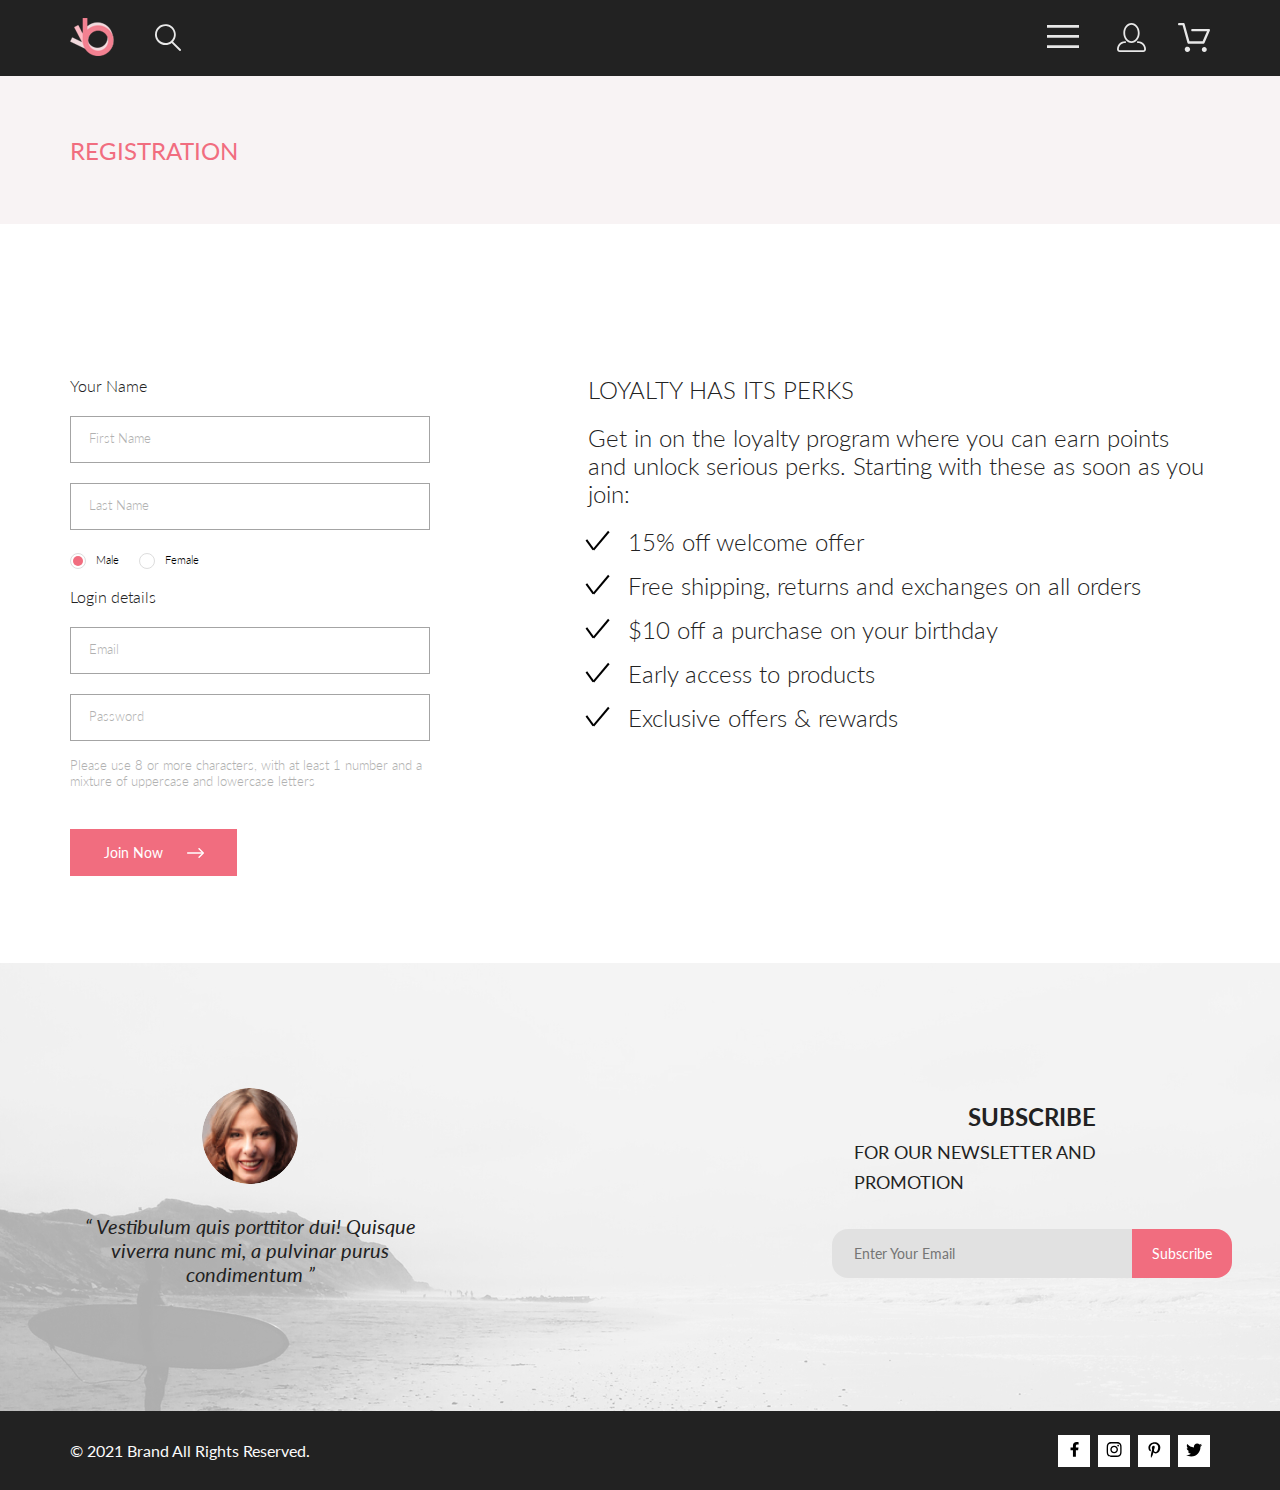
==== pages/registration.html @ e5eea3d8 "add registration page" ====
<!doctype html>
<html lang="ru">
<head>
    <meta charset="UTF-8">
    <meta name="viewport"
          content="width=device-width, user-scalable=no, initial-scale=1.0, maximum-scale=1.0, minimum-scale=1.0">
    <meta http-equiv="X-UA-Compatible" content="ie=edge">
    <link rel="stylesheet" href="./../styles/index.css">
    <link rel="preconnect" href="https://fonts.googleapis.com">
    <link rel="preconnect" href="https://fonts.gstatic.com" crossorigin>
    <link href="https://fonts.googleapis.com/css2?family=Lato:ital,wght@0,300;0,400;0,700;1,400&display=swap"
          rel="stylesheet">
    <title>Registration | E-SHOP</title>
    <base href="../">
</head>

<body>

<script src="shared/html-js/header.js" type="text/javascript"></script>


<main class="registration">
    <section class="registration__header">
        <div class="registration__header__wrapper container">
            <h1 class="registration__header__wrapper__text">
                registration
            </h1>
        </div>
    </section>
    <section class="registration__data">
        <div class="registration__data__wrapper container">
            <form class="registration__form">
                <label class="registration__form__label">
                    Your Name
                </label>
                <label class="w-100">
                    <input
                            class="registration__form__input w-100"
                            type="text"
                            placeholder="First Name">
                    <span class="visually-hidden">first name</span>
                </label>
                <label class="w-100">
                    <input
                            class="registration__form__input w-100"
                            type="text"
                            placeholder="Last Name"
                    >
                    <span class="visually-hidden">last name</span>
                </label>

                <div class="registration__form__radio-wrapper">
                    <p class="registration__form__radio">
                        <input class="radio-button" type="radio" id="test1" name="radio-group" checked>
                        <label for="test1">Male</label>
                    </p>
                    <p class="registration__form__radio">
                        <input class="radio-button" type="radio" id="test2" name="radio-group">
                        <label for="test2">Female</label>
                    </p>
                </div>

                <label class="registration__form__label">
                    Login details
                </label>
                <label class="w-100">
                    <input
                            class="registration__form__input w-100"
                            type="text"
                            placeholder="Email">
                    <span class="visually-hidden">email</span>
                </label>
                <label class="w-100">
                    <input
                            class="registration__form__input w-100"
                            type="password"
                            placeholder="Password"
                    >
                    <span class="visually-hidden">password</span>
                </label>

                <p class="registration__form__tip">
                    Please use 8 or more characters, with at least 1 number and a mixture of uppercase and lowercase letters
                </p>

                <button class="sale-button sale-button--invert registration__form__button"
                        type="button">
                    join now

                    <svg class="sale-button__icon" width="17" height="10" viewBox="0 0 17 10"  xmlns="http://www.w3.org/2000/svg">
                        <path fill-rule="evenodd" clip-rule="evenodd" d="M11.54 0.208095C11.6058 0.142131 11.684 0.0897967 11.77 0.0540883C11.8561 0.01838 11.9483 0 12.0415 0C12.1347 0 12.2269 0.01838 12.313 0.0540883C12.399 0.0897967 12.4772 0.142131 12.543 0.208095L16.7929 4.458C16.8589 4.5238 16.9112 4.60196 16.9469 4.68802C16.9826 4.77407 17.001 4.86632 17.001 4.95949C17.001 5.05266 16.9826 5.14491 16.9469 5.23097C16.9112 5.31702 16.8589 5.39518 16.7929 5.46098L12.543 9.71089C12.41 9.84389 12.2296 9.91861 12.0415 9.91861C11.8534 9.91861 11.673 9.84389 11.54 9.71089C11.407 9.57788 11.3323 9.39749 11.3323 9.2094C11.3323 9.0213 11.407 8.84091 11.54 8.70791L15.2898 4.95949L11.54 1.21107C11.474 1.14528 11.4217 1.06711 11.386 0.981059C11.3503 0.895005 11.3319 0.802752 11.3319 0.709584C11.3319 0.616415 11.3503 0.524162 11.386 0.438109C11.4217 0.352055 11.474 0.273891 11.54 0.208095Z" />
                        <path fill-rule="evenodd" clip-rule="evenodd" d="M0 4.95948C0 4.77162 0.0746263 4.59146 0.207462 4.45862C0.340297 4.32579 0.52046 4.25116 0.708318 4.25116H15.583C15.7708 4.25116 15.951 4.32579 16.0838 4.45862C16.2167 4.59146 16.2913 4.77162 16.2913 4.95948C16.2913 5.14734 16.2167 5.3275 16.0838 5.46033C15.951 5.59317 15.7708 5.6678 15.583 5.6678H0.708318C0.52046 5.6678 0.340297 5.59317 0.207462 5.46033C0.0746263 5.3275 0 5.14734 0 4.95948Z"/>
                    </svg>
                </button>
            </form>

            <div class="benefits">
                <div class="benefits__wrapper">
                    <h2 class="benefits__title">loyalty has its perks</h2>
                    <p class="benefits__text">
                        Get in on the loyalty program where you can earn points and unlock serious perks. Starting with these as soon as you join:
                    </p>
                    <ul class="benefits__list">
                        <li class="benefits__list__item">
                            15% off welcome offer
                        </li>
                        <li class="benefits__list__item">
                            Free shipping, returns and exchanges on all orders
                        </li>
                        <li class="benefits__list__item">
                            $10 off a purchase on your birthday
                        </li>
                        <li class="benefits__list__item">
                            Early access to products
                        </li>
                        <li class="benefits__list__item">
                            Exclusive offers & rewards
                        </li>
                    </ul>
                </div>
            </div>

        </div>
    </section>
</main>


<script src="shared/html-js/footer.js" type="text/javascript"></script>

</body>

<script src="scripts/header-menu.js" type="text/javascript"></script>

</html>
---- styles/index.css ----
:root {
  --banner-height: 764px;
}
/* http://meyerweb.com/eric/tools/css/reset/
   v2.0 | 20110126
   License: none (public domain)
*/
html,
body,
div,
span,
applet,
object,
iframe,
h1,
h2,
h3,
h4,
h5,
h6,
p,
blockquote,
pre,
a,
abbr,
acronym,
address,
big,
cite,
code,
del,
dfn,
em,
img,
ins,
kbd,
q,
s,
samp,
small,
strike,
strong,
sub,
sup,
tt,
var,
b,
u,
i,
center,
dl,
dt,
dd,
ol,
ul,
li,
fieldset,
form,
label,
legend,
table,
caption,
tbody,
tfoot,
thead,
tr,
th,
td,
article,
aside,
canvas,
details,
embed,
figure,
figcaption,
footer,
header,
hgroup,
menu,
nav,
output,
ruby,
section,
summary,
time,
mark,
audio,
video {
  margin: 0;
  padding: 0;
  border: 0;
  font-size: 100%;
  vertical-align: baseline;
}
/* HTML5 display-role reset for older browsers */
article,
aside,
details,
figcaption,
figure,
footer,
header,
hgroup,
menu,
nav,
section {
  display: block;
}
body {
  line-height: 1;
}
ol,
ul {
  list-style: none;
}
blockquote,
q {
  quotes: none;
}
blockquote:before,
blockquote:after,
table {
  border-collapse: collapse;
  border-spacing: 0;
}
:root {
  --black-bkg: #222;
  --pink-color: #F16D7F;
  --pink-color--hover: #E05C6E;
  --card-color: #fff;
  --card-soft-color: #F8F8F8;
  --card-mild-color: #FBFBFB;
  --black-color: #000;
  --black-light-color: #5D5D5D;
  --body-color: #E1E1E1;
  --banner-color: #F1E4E6;
  --gray-color: #f2f2f2;
  --sub-menu-color: #6F6E6E;
  --menu-icon: #E8E8E8;
  --reg-header-color: #F8F3F4;
  --input-placeholder-color: #B1B1B1;
  --input-border-color: #A4A4A4;
}
* {
  font-family: 'Lato', sans-serif;
  font-size: 14px;
  line-height: 17px;
  color: var(--black-bkg);
}
h1 {
  font-size: 32px;
  font-weight: 700;
  line-height: 38px;
}
.container {
  width: 1140px;
  margin: 0 auto;
}
:root {
  --header-height: 76px;
  --nav-vertical-padding: 36px;
}
.header {
  background-color: var(--black-bkg);
  height: var(--header-height);
  display: flex;
  align-items: center;
  position: relative;
}
.header__wrapper {
  display: flex;
  align-items: center;
  justify-content: space-between;
}
.header__search {
  display: flex;
  align-items: center;
}
.header__menu {
  display: flex;
  align-items: center;
}
.header__menu-list {
  display: flex;
  align-items: center;
}
.header__menu-list__item:not(:first-child) {
  margin-left: 32px;
}
.header__search-icon {
  margin-left: 40px;
}
.header__burger {
  background-color: transparent;
  border: none;
  cursor: pointer;
}
.header__link {
  fill: var(--menu-icon);
}
.header__link:hover {
  fill: var(--card-color);
}
.header__nav {
  display: none;
  position: absolute;
  z-index: 1;
  right: 0;
  top: var(--header-height);
  height: var(--banner-height);
  width: 232px;
  background-color: var(--card-color);
  box-sizing: border-box;
  padding: var(--nav-vertical-padding) 34px;
  box-shadow: 6px 4px 35px rgba(0, 0, 0, 0.21);
}
.header__nav__wrapper {
  position: relative;
}
.header__nav__close {
  position: absolute;
  top: -8px;
  right: -8px;
  border: none;
  background-color: transparent;
  padding: 0;
  cursor: pointer;
}
.header__nav__close__icon {
  fill: var(--sub-menu-color);
}
.header__nav__close__icon:hover {
  fill: var(--pink-color);
}
.header__nav__title {
  text-transform: uppercase;
}
.header__nav-item {
  margin-top: 24px;
}
.header__nav-item__title {
  color: var(--pink-color);
  text-transform: uppercase;
}
.header__sub-list__item {
  margin-top: 12px;
  margin-left: 24px;
  color: var(--sub-menu-color);
}
.header__sub-list__item:hover {
  cursor: pointer;
  color: var(--pink-color);
}
.banner {
  display: flex;
  flex-direction: column;
  justify-content: center;
  align-items: center;
  background-color: var(--banner-color);
}
.banner__wrapper {
  display: flex;
  align-items: center;
  justify-content: space-between;
}
.banner__img-wrapper {
  display: flex;
  justify-content: flex-start;
  flex: 1;
}
.banner__img-wrapper__img {
  width: 382px;
  height: var(--banner-height);
}
.banner__title-wrapper {
  display: flex;
  justify-content: center;
  align-items: center;
  flex: 1;
  padding-left: 64px;
}
.banner__text {
  width: 386px;
  padding-left: 16px;
  display: flex;
  flex-direction: column;
  position: relative;
}
.banner__text__begin {
  font-size: 48px;
  font-weight: 900;
  line-height: 57px;
  text-transform: uppercase;
}
.banner__text__second {
  text-transform: uppercase;
  display: flex;
  align-items: center;
}
.banner__text__end {
  margin-left: 12px;
  color: var(--pink-color);
}
.banner__text:before {
  position: absolute;
  content: '';
  left: -12px;
  top: -2px;
  width: 12px;
  height: 92px;
  background-color: var(--pink-color);
}
.sales {
  padding: 65px 0 96px 0;
}
.sales__list {
  display: grid;
  grid-template-columns: 1fr 1fr 1fr;
  grid-gap: 30px;
}
.sales__item {
  height: 260px;
  display: flex;
  flex-direction: column;
  align-items: center;
  justify-content: center;
}
.sales__item--women {
  background-image: url("../img/category/women.jpg");
}
.sales__item--men {
  background-image: url("../img/category/man.jpg");
}
.sales__item--kids {
  background-image: url("../img/category/kid.jpg");
}
.sales__item--accessories {
  background-image: url("../img/category/accesories.jpg");
  height: 180px;
  grid-column: 1 / 4;
}
.sales__item__text {
  color: var(--card-color);
  font-size: 16px;
  line-height: 19px;
  text-transform: uppercase;
}
.sales__item__title {
  color: var(--pink-color);
  font-size: 24px;
  line-height: 29px;
  text-transform: uppercase;
}
.goods {
  display: flex;
  flex-direction: column;
  align-items: center;
}
.goods__title {
  font-size: 30px;
  line-height: 36px;
}
.goods__list {
  display: grid;
  grid-template-columns: 1fr 1fr 1fr;
  margin-top: 48px;
  gap: 30px;
}
.goods__img-wrapper {
  position: relative;
  transition: all 0.5s ease-in;
}
.goods__img-wrapper:hover .goods__img-wrapper__overlay {
  opacity: 1;
}
.goods__img-wrapper__overlay {
  position: absolute;
  top: 0;
  bottom: 0;
  left: 0;
  right: 0;
  height: 100%;
  width: 100%;
  opacity: 0;
  visibility: none;
  transition: 0.5s ease;
  background: rgba(58, 56, 56, 0.86);
}
.goods__img-wrapper__overlay__text {
  color: white;
  font-size: 20px;
  position: absolute;
  top: 50%;
  left: 50%;
  -webkit-transform: translate(-50%, -50%);
  -ms-transform: translate(-50%, -50%);
  transform: translate(-50%, -50%);
  text-align: center;
}
.goods__img-wrapper__overlay .button {
  background-color: transparent;
  padding: 10px 12px;
  text-decoration: none;
  border: 1px solid var(--card-color);
  color: var(--card-color);
  fill: var(--card-color);
  display: flex;
  align-items: center;
  justify-content: space-between;
  font-size: 14px;
  line-height: 17px;
  width: 138px;
  height: 43px;
  box-sizing: border-box;
}
.goods__item {
  background-color: var(--card-soft-color);
}
.goods__item-info {
  padding: 25px 16px 20px;
}
.goods__item-info__title {
  text-transform: uppercase;
  font-size: 13px;
  line-height: 16px;
  color: var(--black-color);
}
.goods__item-info__text {
  margin-top: 12px;
  font-weight: 300;
  color: var(--black-light-color);
}
.goods__item-info__price {
  margin-top: 18px;
  font-size: 16px;
  line-height: 19px;
  color: var(--pink-color);
}
.goods__browse-all {
  display: flex;
  justify-content: center;
  align-items: center;
  padding: 48px 0 96px;
}
.goods__browse-all__button {
  width: 196px;
}
.advantages {
  display: flex;
  flex-direction: column;
  align-items: center;
  justify-content: center;
  background-color: var(--black-bkg);
  height: 340px;
}
.advantages__list {
  display: flex;
  align-items: center;
  justify-content: space-between;
}
.advantages__item {
  display: flex;
  flex-direction: column;
  align-items: center;
  justify-content: center;
}
.advantages__item__title {
  margin-top: 28px;
  color: var(--card-mild-color);
  font-size: 20px;
  line-height: 24px;
}
.advantages__item__text {
  margin-top: 16px;
  color: var(--card-mild-color);
  text-align: center;
  font-weight: 300;
  font-size: 13.972px;
  line-height: 17px;
}
.subscribe {
  height: 448px;
  background-image: url("../../img/subscribe/subscribe.jpg");
  background-color: var(--gray-color);
  background-repeat: no-repeat;
  background-position: center;
  display: flex;
  justify-content: center;
  align-items: center;
}
.subscribe__wrapper {
  display: flex;
  align-items: center;
  justify-content: space-between;
}
.subscribe__quote {
  display: flex;
  flex-direction: column;
  align-items: center;
  justify-content: center;
}
.subscribe__quote__img {
  border-radius: 50%;
}
.subscribe__quote__block {
  margin-top: 30px;
  width: 360px;
  text-align: center;
  font-size: 20px;
  line-height: 24px;
  font-style: italic;
}
.subscribe__quote__block__text {
  quotes: "“" "”";
}
.subscribe__form {
  width: 356px;
  display: flex;
  flex-direction: column;
  align-items: center;
  justify-content: center;
}
.subscribe__form__title {
  font-size: 24px;
  line-height: 40px;
  text-transform: uppercase;
}
.subscribe__form__text {
  font-size: 18px;
  line-height: 30px;
  text-transform: uppercase;
}
.subscribe__input-block {
  display: flex;
  align-items: center;
  margin-top: 32px;
}
.subscribe__input-block__input {
  border: none;
  background-color: var(--body-color);
  width: 256px;
  height: 33px;
  padding: 8px 22px;
  border-radius: 16px 0 0 16px;
}
.subscribe__input-block__input::placeholder {
  text-transform: capitalize;
  font-size: 14px;
  line-height: 17px;
}
.subscribe__input-block__button {
  width: 100px;
  height: 49px;
  border: none;
  background-color: var(--pink-color);
  color: var(--card-color);
  border-radius: 0 16px 16px 0;
  cursor: pointer;
}
.subscribe__input-block__button:hover {
  background-color: var(--pink-color--hover);
}
.subscribe__input-block__button:active {
  outline: var(--pink-color--hover);
}
.social {
  height: 79px;
  display: flex;
  flex-direction: column;
  justify-content: center;
  align-items: center;
  background-color: var(--black-bkg);
}
.social__wrapper {
  display: flex;
  justify-content: space-between;
}
.social__copyright {
  color: var(--card-mild-color);
  font-size: 16px;
  line-height: 19px;
  display: flex;
  align-items: center;
}
.social__list {
  display: flex;
  align-items: center;
}
.social__item {
  width: 32px;
  height: 32px;
  background-color: var(--card-color);
  display: flex;
  align-items: center;
  justify-content: center;
  cursor: pointer;
  fill: var(--black-color);
}
.social__item:not(:first-child) {
  margin-left: 8px;
}
.social__item:hover {
  background-color: var(--pink-color);
  fill: var(--card-color);
}
:root {
  --reg-margin-top: 64px;
}
.registration__header {
  background-color: var(--reg-header-color);
  height: 148px;
  display: flex;
  flex-direction: column;
  justify-content: center;
}
.registration__header__wrapper__text {
  font-size: 24px;
  line-height: 29px;
  font-weight: 400;
  color: var(--pink-color);
  text-transform: uppercase;
}
.registration__data {
  margin-top: var(--reg-margin-top);
  height: 675px;
  display: flex;
  align-items: center;
}
.registration__data__wrapper {
  display: flex;
}
.registration__form {
  display: flex;
  flex-direction: column;
  width: 360px;
  font-weight: 300;
}
.registration__form__radio-wrapper {
  display: flex;
  align-items: center;
  margin-top: 20px;
}
.registration__form__label {
  font-size: 16px;
  line-height: 20px;
}
.registration__form__label:not(:first-child) {
  margin-top: 20px;
}
.registration__form__input {
  margin-top: 20px;
  box-sizing: border-box;
  padding: 12px 18px 16px;
  border: 1px solid var(--input-border-color);
  color: var(--pink-color);
}
.registration__form__input:focus {
  border: 1px solid var(--pink-color);
}
.registration__form__input:focus-visible {
  outline: 1px solid var(--pink-color);
}
.registration__form__input::placeholder {
  font-weight: 300;
  font-size: 13px;
  line-height: 16px;
  color: var(--input-placeholder-color);
}
.registration__form__radio:not(:first-child) {
  margin-left: 20px;
}
.registration__form__tip {
  margin-top: 16px;
  font-size: 13px;
  line-height: 16px;
  color: var(--input-placeholder-color);
}
.registration__form__button {
  width: 167px;
  margin-top: 40px;
}
.benefits {
  display: flex;
  flex-direction: column;
  align-items: flex-end;
  height: 100%;
  flex: 1;
  font-weight: 300;
}
.benefits__wrapper {
  width: 622px;
}
.benefits__title {
  text-transform: uppercase;
  font-weight: 300;
  font-size: 24px;
  line-height: 28px;
}
.benefits__text {
  margin-top: 20px;
  font-size: 24px;
  line-height: 28px;
}
.benefits__list {
  margin-top: 20px;
}
.benefits__list__item {
  position: relative;
  padding-left: 40px;
  font-size: 24px;
  line-height: 28px;
}
.benefits__list__item:not(:first-child) {
  margin-top: 16px;
}
.benefits__list__item:before {
  position: absolute;
  content: '';
  top: 11px;
  left: 0px;
  width: 1px;
  height: 12px;
  border-left: 2px solid var(--black-color);
  transform: rotate(144deg);
}
.benefits__list__item:after {
  position: absolute;
  content: '';
  top: 1px;
  left: 12px;
  width: 1px;
  height: 24px;
  border-left: 2px solid var(--black-color);
  transform: rotate(40deg);
}
.radio-button[type="radio"]:checked,
.radio-button[type="radio"]:not(:checked) {
  position: absolute;
  left: -9999px;
}
.radio-button[type="radio"]:checked + label,
.radio-button[type="radio"]:not(:checked) + label {
  position: relative;
  padding-left: 26px;
  cursor: pointer;
  display: inline-block;
  color: var(--black-color);
  font-weight: 300;
  font-size: 11px;
  line-height: 13px;
}
.radio-button[type="radio"]:checked + label:before,
.radio-button[type="radio"]:not(:checked) + label:before {
  content: '';
  position: absolute;
  left: 0;
  top: 0;
  width: 16px;
  height: 16px;
  border: 1px solid #ddd;
  border-radius: 100%;
  background: #fff;
  box-sizing: border-box;
}
.radio-button[type="radio"]:checked + label:after,
.radio-button[type="radio"]:not(:checked) + label:after {
  content: '';
  width: 10px;
  height: 10px;
  background: var(--pink-color);
  position: absolute;
  top: 3px;
  left: 3px;
  border-radius: 100%;
  -webkit-transition: all 0.2s ease;
  transition: all 0.2s ease;
  box-sizing: border-box;
}
.radio-button[type="radio"]:not(:checked) + label:after {
  opacity: 0;
  -webkit-transform: scale(0);
  transform: scale(0);
}
.radio-button[type="radio"]:checked + label:after {
  opacity: 1;
  -webkit-transform: scale(1);
  transform: scale(1);
}
.sale-button {
  padding: 14px 18px;
  text-transform: capitalize;
  border: 1px solid var(--pink-color);
  color: var(--pink-color);
  fill: var(--pink-color);
  background-color: var(--card-color);
  box-sizing: border-box;
  cursor: pointer;
}
.sale-button:hover {
  background-color: var(--pink-color);
  color: var(--card-color);
  fill: var(--card-color);
}
.sale-button:active {
  border: 1px solid var(--pink-color--hover);
  background-color: var(--pink-color--hover);
  outline: var(--pink-color--hover) solid 3px;
}
.sale-button__icon {
  margin-left: 20px;
}
.sale-button--invert {
  color: var(--card-color);
  fill: var(--card-color);
  background-color: var(--pink-color);
}
.sale-button--invert:hover {
  background-color: var(--pink-color--hover);
  color: var(--card-color);
  fill: var(--card-color);
}
.sale-button--invert:active {
  opacity: 0.9;
  outline: var(--pink-color--hover) solid 3px;
}
.visually-hidden {
  position: absolute;
  white-space: nowrap;
  width: 1px;
  height: 1px;
  overflow: hidden;
  border: 0;
  padding: 0;
  clip: rect(0 0 0 0);
  clip-path: inset(50%);
  margin: -1px;
}
.display-block {
  display: block;
}
.w-100 {
  width: 100%;
}
/*# sourceMappingURL=index.css.map */
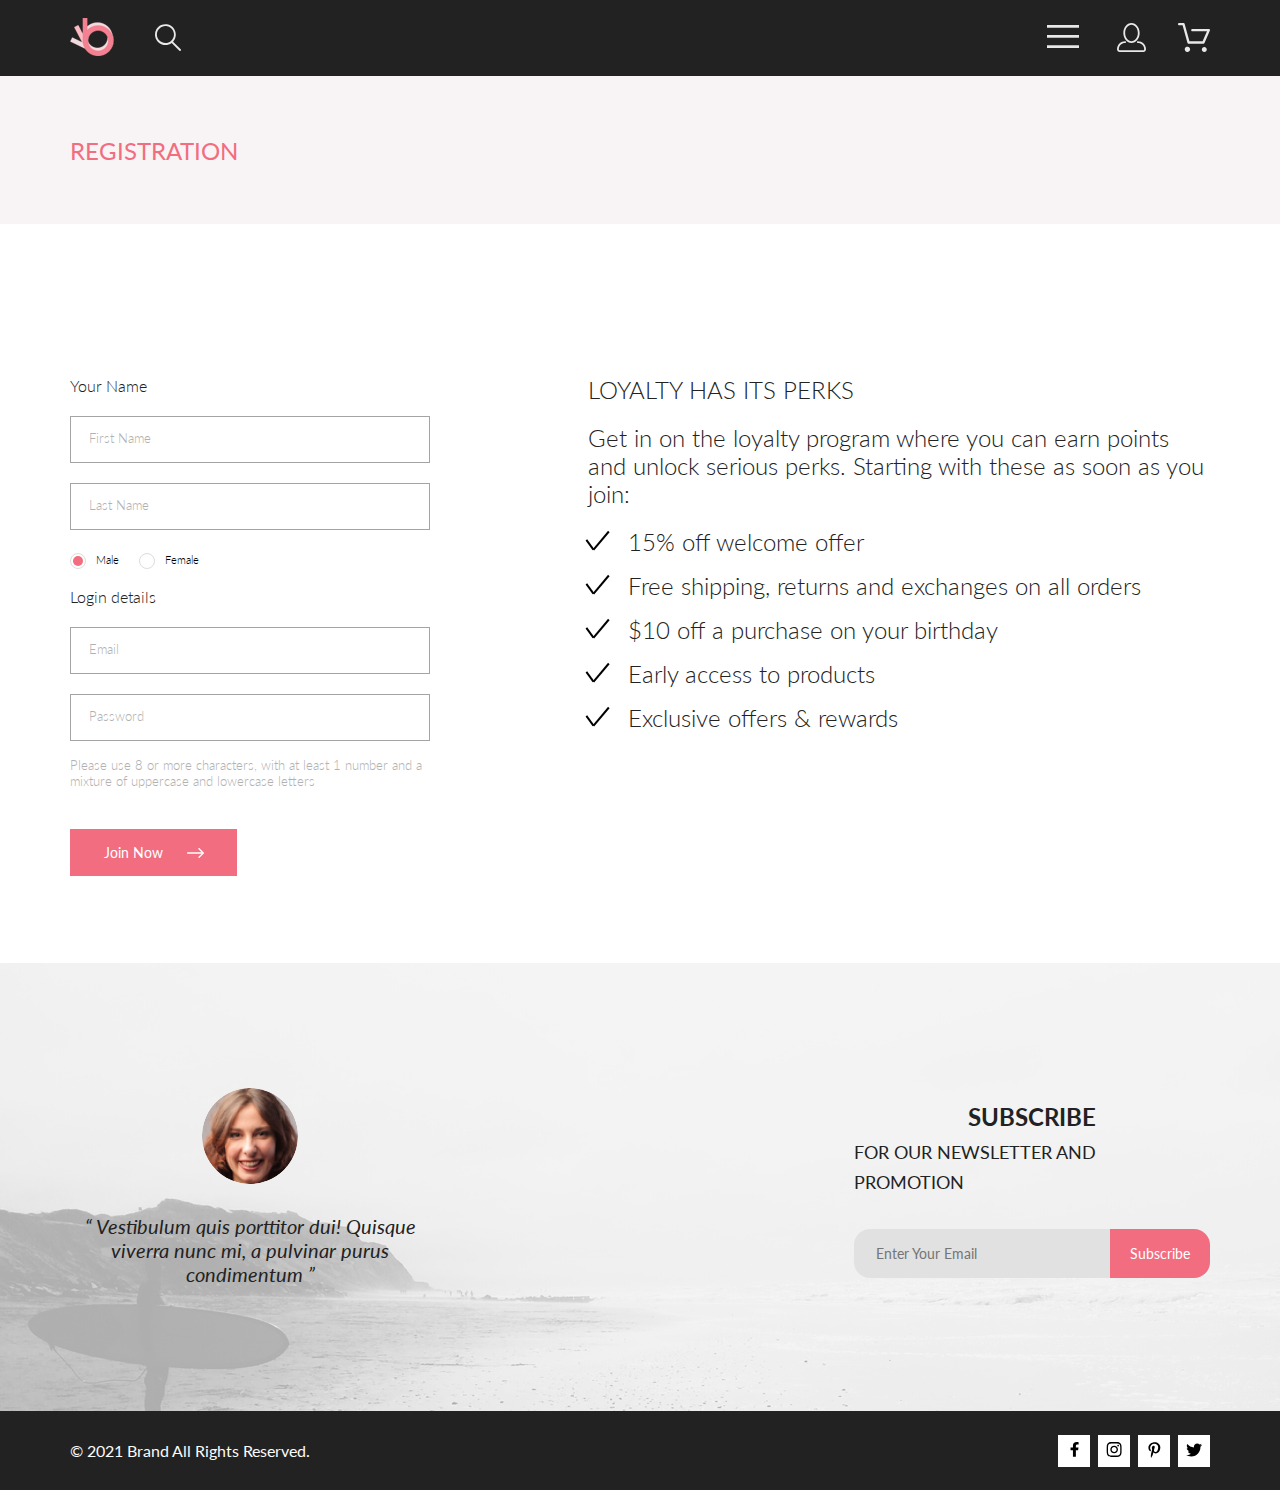
==== commit e29c3bc6: "refactor less structure; add email type to input" ====
--- a/pages/registration.html
+++ b/pages/registration.html
@@ -66,7 +66,7 @@
                 <label class="w-100">
                     <input
                             class="registration__form__input w-100"
-                            type="text"
+                            type="email"
                             placeholder="Email">
                     <span class="visually-hidden">email</span>
                 </label>
--- a/styles/index.css
+++ b/styles/index.css
@@ -1,6 +1,3 @@
-:root {
-  --banner-height: 764px;
-}
 /* http://meyerweb.com/eric/tools/css/reset/
    v2.0 | 20110126
    License: none (public domain)
@@ -152,6 +149,9 @@
   font-weight: 700;
   line-height: 38px;
 }
+:root {
+  --banner-height: 764px;
+}
 .container {
   width: 1140px;
   margin: 0 auto;
@@ -539,14 +539,19 @@
   border: none;
   background-color: var(--body-color);
   width: 256px;
-  height: 33px;
+  height: 49px;
   padding: 8px 22px;
+  box-sizing: border-box;
   border-radius: 16px 0 0 16px;
 }
 .subscribe__input-block__input::placeholder {
   text-transform: capitalize;
   font-size: 14px;
   line-height: 17px;
+}
+.subscribe__input-block__input:focus-visible {
+  outline: 0;
+  border: 1px solid var(--pink-color);
 }
 .subscribe__input-block__button {
   width: 100px;
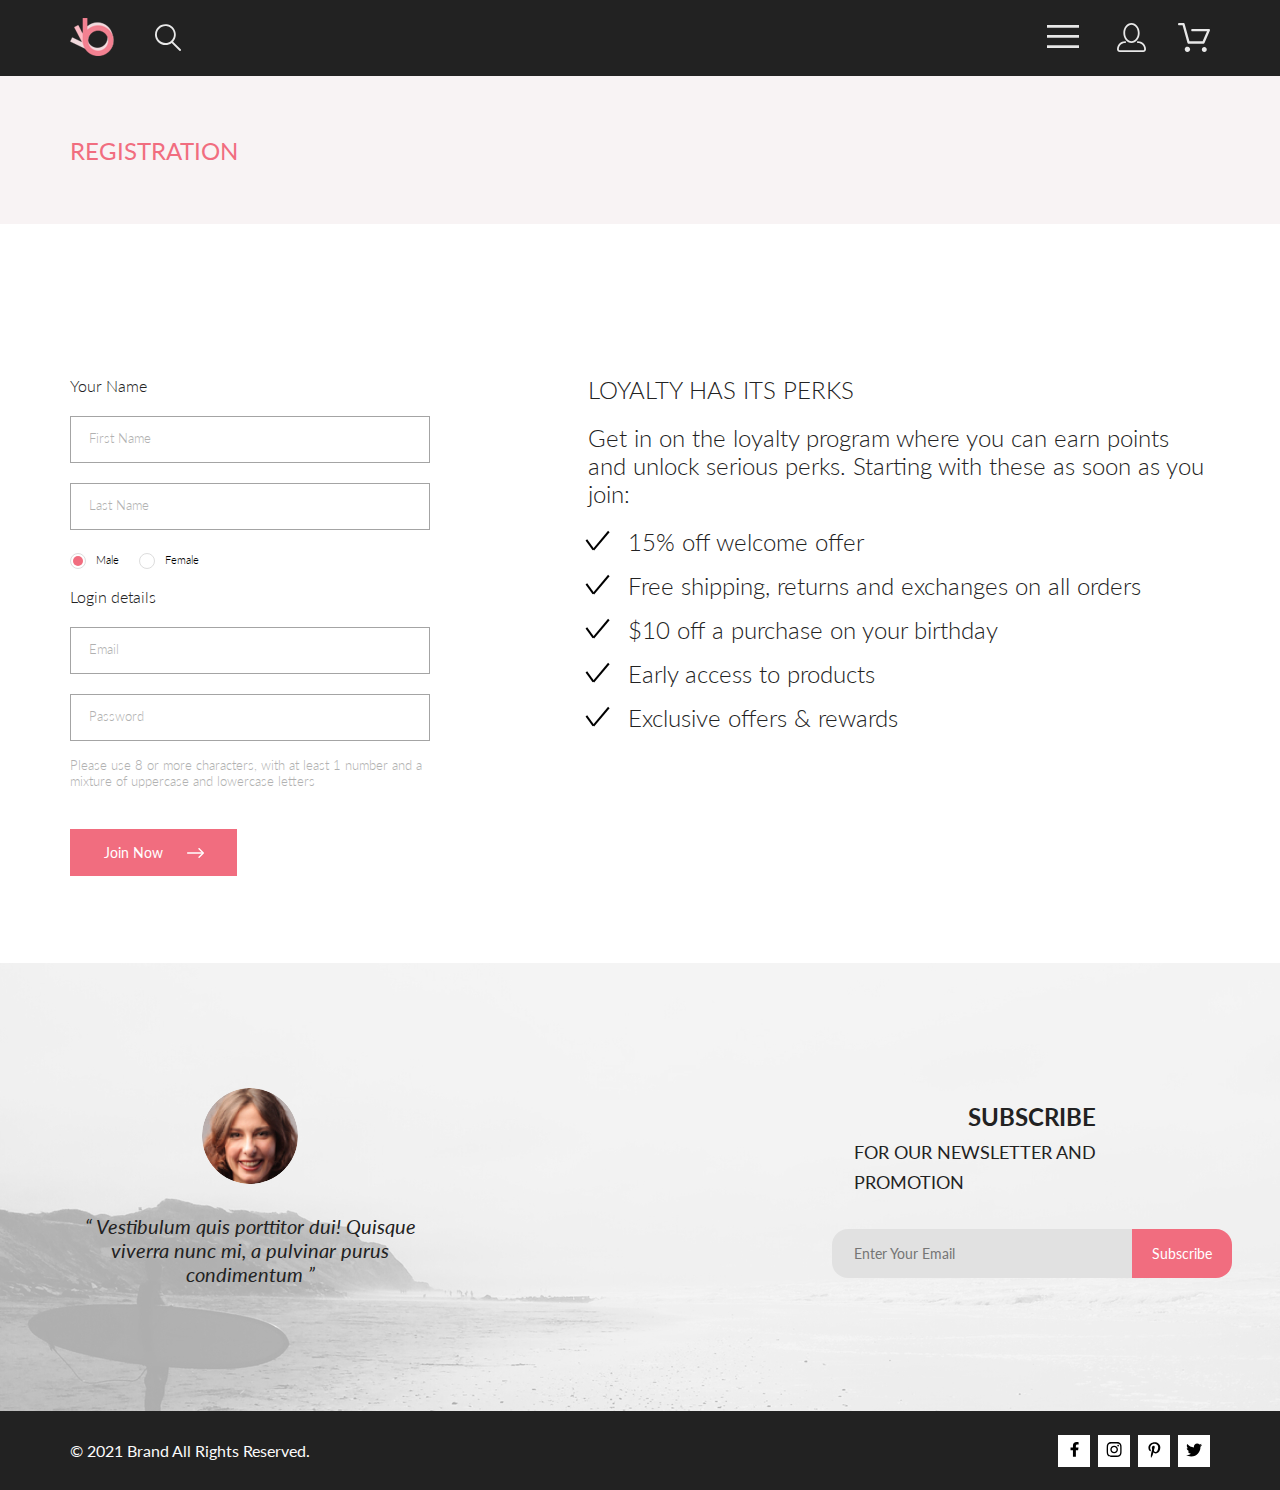
==== commit 55b3ca09: "move inner page header styles to standalone file" ====
--- a/pages/registration.html
+++ b/pages/registration.html
@@ -20,9 +20,9 @@
 
 
 <main class="registration">
-    <section class="registration__header">
-        <div class="registration__header__wrapper container">
-            <h1 class="registration__header__wrapper__text">
+    <section class="inner-page__header">
+        <div class="inner-page__header__wrapper container">
+            <h1 class="inner-page__header__wrapper__text">
                 registration
             </h1>
         </div>
@@ -66,7 +66,7 @@
                 <label class="w-100">
                     <input
                             class="registration__form__input w-100"
-                            type="email"
+                            type="text"
                             placeholder="Email">
                     <span class="visually-hidden">email</span>
                 </label>
--- a/styles/index.css
+++ b/styles/index.css
@@ -1,3 +1,6 @@
+:root {
+  --banner-height: 764px;
+}
 /* http://meyerweb.com/eric/tools/css/reset/
    v2.0 | 20110126
    License: none (public domain)
@@ -149,9 +152,6 @@
   font-weight: 700;
   line-height: 38px;
 }
-:root {
-  --banner-height: 764px;
-}
 .container {
   width: 1140px;
   margin: 0 auto;
@@ -539,19 +539,14 @@
   border: none;
   background-color: var(--body-color);
   width: 256px;
-  height: 49px;
+  height: 33px;
   padding: 8px 22px;
-  box-sizing: border-box;
   border-radius: 16px 0 0 16px;
 }
 .subscribe__input-block__input::placeholder {
   text-transform: capitalize;
   font-size: 14px;
   line-height: 17px;
-}
-.subscribe__input-block__input:focus-visible {
-  outline: 0;
-  border: 1px solid var(--pink-color);
 }
 .subscribe__input-block__button {
   width: 100px;
@@ -611,20 +606,6 @@
 :root {
   --reg-margin-top: 64px;
 }
-.registration__header {
-  background-color: var(--reg-header-color);
-  height: 148px;
-  display: flex;
-  flex-direction: column;
-  justify-content: center;
-}
-.registration__header__wrapper__text {
-  font-size: 24px;
-  line-height: 29px;
-  font-weight: 400;
-  color: var(--pink-color);
-  text-transform: uppercase;
-}
 .registration__data {
   margin-top: var(--reg-margin-top);
   height: 675px;
@@ -737,6 +718,25 @@
   height: 24px;
   border-left: 2px solid var(--black-color);
   transform: rotate(40deg);
+}
+.inner-page__header {
+  background-color: var(--reg-header-color);
+  height: 148px;
+  display: flex;
+  flex-direction: column;
+  justify-content: center;
+}
+.inner-page__header__wrapper {
+  display: flex;
+  align-items: center;
+  justify-content: space-between;
+}
+.inner-page__header__wrapper__text {
+  font-size: 24px;
+  line-height: 29px;
+  font-weight: 400;
+  color: var(--pink-color);
+  text-transform: uppercase;
 }
 .radio-button[type="radio"]:checked,
 .radio-button[type="radio"]:not(:checked) {
